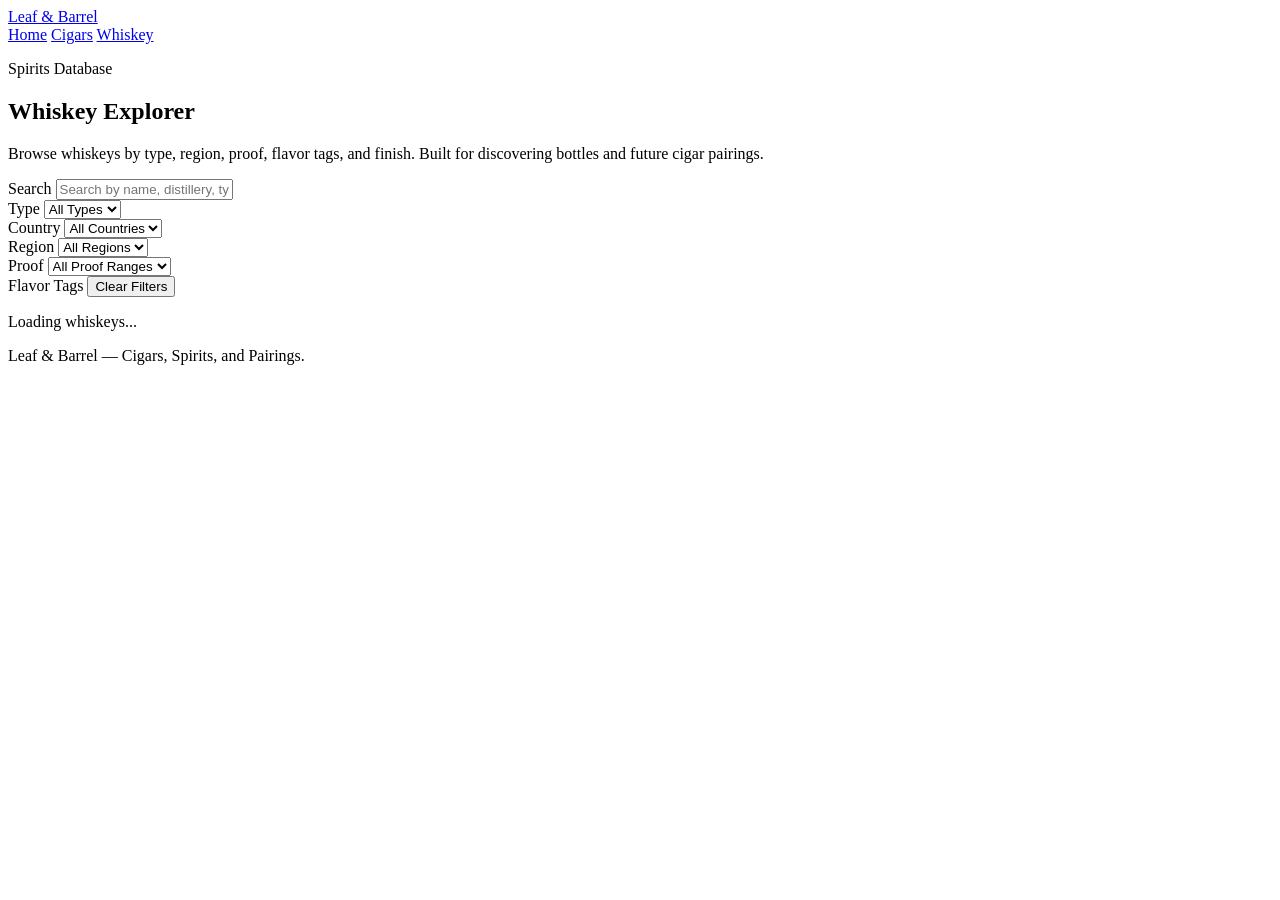
==== whiskey.html @ e22d6f81 "Create whiskey.html" ====
<!DOCTYPE html>
<html lang="en">
<head>
  <meta charset="UTF-8" />
  <meta name="viewport" content="width=device-width, initial-scale=1.0" />
  <title>Leaf & Barrel | Whiskey Database</title>
  <link rel="stylesheet" href="/styles.css" />
</head>
<body>
  <header class="site-header">
    <div class="container header-inner">
      <a href="/index.html" class="logo">Leaf & Barrel</a>

      <nav class="main-nav">
        <a href="/index.html">Home</a>
        <a href="/database.html">Cigars</a>
        <a href="/whiskey.html" class="active">Whiskey</a>
      </nav>
    </div>
  </header>

  <main class="container whiskey-page">
    <section class="page-hero">
      <p class="eyebrow">Spirits Database</p>
      <h1>Whiskey Explorer</h1>
      <p class="page-intro">
        Browse whiskeys by type, region, proof, flavor tags, and finish.
        Built for discovering bottles and future cigar pairings.
      </p>
    </section>

    <section class="whiskey-controls card">
      <div class="control-group search-group">
        <label for="whiskey-search">Search</label>
        <input
          type="text"
          id="whiskey-search"
          placeholder="Search by name, distillery, type, region, or tasting note..."
        />
      </div>

      <div class="filter-row">
        <div class="control-group">
          <label for="filter-type">Type</label>
          <select id="filter-type">
            <option value="">All Types</option>
          </select>
        </div>

        <div class="control-group">
          <label for="filter-country">Country</label>
          <select id="filter-country">
            <option value="">All Countries</option>
          </select>
        </div>

        <div class="control-group">
          <label for="filter-region">Region</label>
          <select id="filter-region">
            <option value="">All Regions</option>
          </select>
        </div>

        <div class="control-group">
          <label for="filter-proof">Proof</label>
          <select id="filter-proof">
            <option value="">All Proof Ranges</option>
            <option value="low">Under 90</option>
            <option value="mid">90–100</option>
            <option value="high">101–115</option>
            <option value="cask">116+</option>
          </select>
        </div>
      </div>

      <div class="tag-filter-block">
        <div class="tag-filter-header">
          <span>Flavor Tags</span>
          <button id="clear-filters" type="button" class="btn-secondary">Clear Filters</button>
        </div>
        <div id="tag-filters" class="tag-filter-list"></div>
      </div>
    </section>

    <section class="results-toolbar">
      <p id="results-count">Loading whiskeys...</p>
    </section>

    <section id="whiskey-results" class="whiskey-grid">
      <!-- Cards render here -->
    </section>
  </main>

  <footer class="site-footer">
    <div class="container">
      <p>Leaf & Barrel — Cigars, Spirits, and Pairings.</p>
    </div>
  </footer>

  <script src="/js/whiskey.js"></script>
</body>
</html>
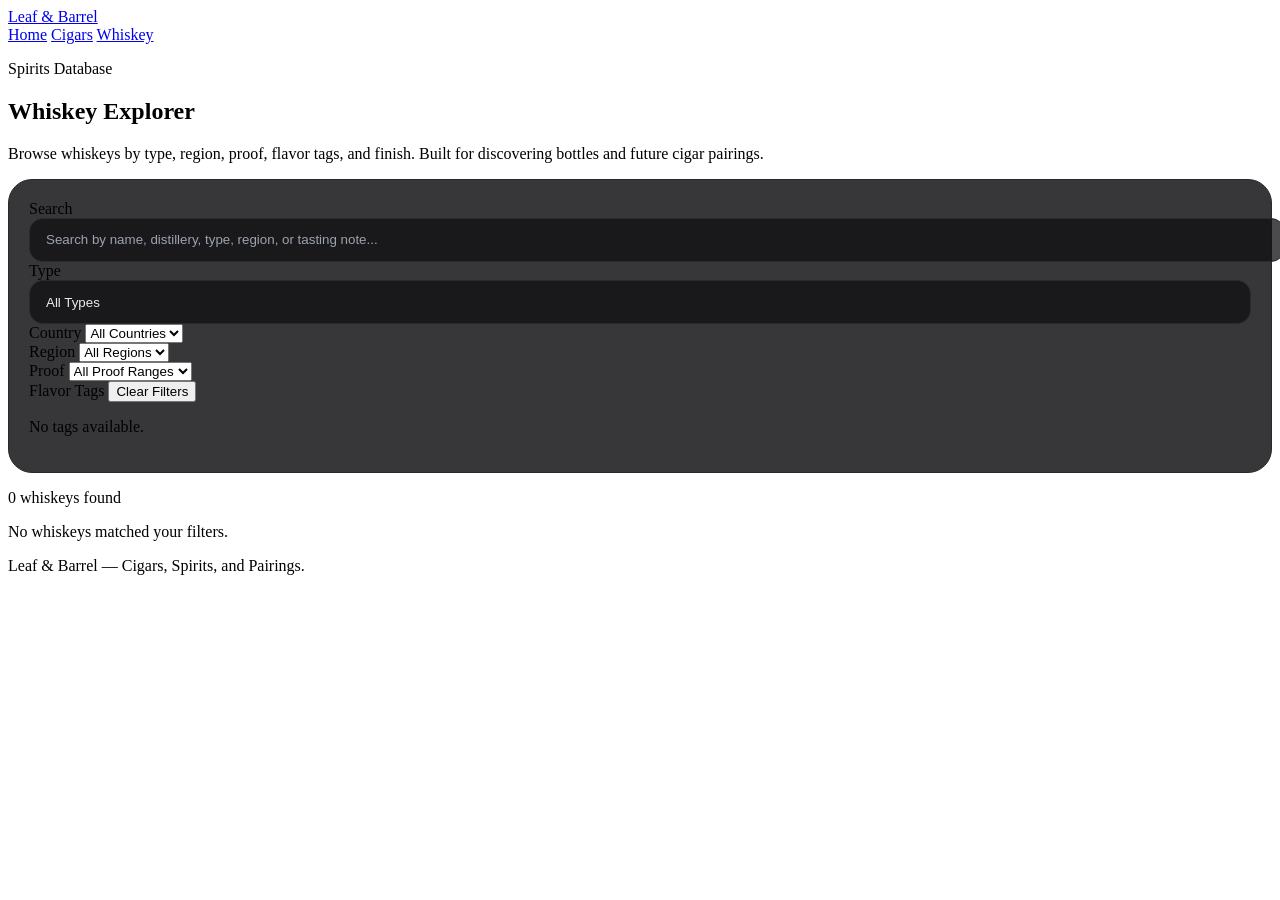
==== commit 5326d57c: "Update whiskey.html" ====
--- a/whiskey.html
+++ b/whiskey.html
@@ -4,7 +4,7 @@
   <meta charset="UTF-8" />
   <meta name="viewport" content="width=device-width, initial-scale=1.0" />
   <title>Leaf & Barrel | Whiskey Database</title>
-  <link rel="stylesheet" href="/styles.css" />
+  <link rel="stylesheet" href="/style.css" />
 </head>
 <body>
   <header class="site-header">
@@ -29,12 +29,13 @@
       </p>
     </section>
 
-    <section class="whiskey-controls card">
+    <section class="lb-card lb-controls">
       <div class="control-group search-group">
         <label for="whiskey-search">Search</label>
         <input
           type="text"
           id="whiskey-search"
+          class="lb-input"
           placeholder="Search by name, distillery, type, region, or tasting note..."
         />
       </div>
@@ -42,7 +43,7 @@
       <div class="filter-row">
         <div class="control-group">
           <label for="filter-type">Type</label>
-          <select id="filter-type">
+          <select id="filter-type" class="lb-select">
             <option value="">All Types</option>
           </select>
         </div>
@@ -97,6 +98,6 @@
     </div>
   </footer>
 
-  <script src="/js/whiskey.js"></script>
+  <script src="/whiskey.js"></script>
 </body>
 </html>
--- a/style.css
+++ b/style.css
@@ -0,0 +1,400 @@
+/* style.css */
+
+:root{
+  --lb-bg: #0F0F11;
+  --lb-surface: #17171A;
+  --lb-surface2: #1E1E22;
+  --lb-border: #2A2A2E;
+  --lb-gold: #D4AF37;
+  --lb-text: #EAEAEA;
+  --lb-muted: #9CA3AF;
+}
+
+.lb-nav{
+  background: rgba(15,15,17,0.78);
+  backdrop-filter: blur(14px);
+}
+
+.lb-mark{
+  width: 14px;
+  height: 14px;
+  border-radius: 999px;
+  background:
+    radial-gradient(circle at 30% 30%, rgba(212,175,55,1), rgba(212,175,55,.2) 55%, rgba(184,115,51,.0) 75%),
+    radial-gradient(circle at 70% 80%, rgba(184,115,51,.65), rgba(184,115,51,0) 60%);
+  box-shadow: 0 0 0 1px rgba(212,175,55,.15);
+}
+
+.lb-pill-btn{
+  padding: .6rem 1rem;
+  border-radius: 999px;
+  border: 1px solid var(--lb-border);
+  background: rgba(23,23,26,.7);
+  color: var(--lb-text);
+  transition: border-color .2s ease, transform .2s ease;
+}
+.lb-pill-btn:hover{
+  border-color: rgba(212,175,55,.45);
+  transform: translateY(-1px);
+}
+
+.lb-icon-btn{
+  width: 40px;
+  height: 40px;
+  border-radius: 999px;
+  border: 1px solid var(--lb-border);
+  background: rgba(23,23,26,.7);
+  display: inline-flex;
+  align-items: center;
+  justify-content: center;
+  color: var(--lb-muted);
+  transition: border-color .2s ease, color .2s ease, transform .2s ease;
+}
+.lb-icon-btn:hover{
+  border-color: rgba(212,175,55,.45);
+  color: var(--lb-text);
+  transform: translateY(-1px);
+}
+
+.lb-hero{
+  position: relative;
+  overflow: hidden;
+  border: 1px solid var(--lb-border);
+  background:
+    radial-gradient(1200px 500px at 20% -20%, rgba(212,175,55,.18), transparent 60%),
+    radial-gradient(900px 400px at 90% 0%, rgba(184,115,51,.18), transparent 60%),
+    linear-gradient(180deg, rgba(23,23,26,.92), rgba(15,15,17,.98));
+}
+
+.lb-fade-in{
+  animation: lbFade .35s ease both;
+}
+@keyframes lbFade{
+  from { opacity: 0; transform: translateY(6px); }
+  to { opacity: 1; transform: translateY(0); }
+}
+
+.lb-card{
+  border: 1px solid var(--lb-border);
+  background: rgba(23,23,26,.86);
+  border-radius: 24px;
+  transition: border-color .2s ease, transform .2s ease, box-shadow .2s ease;
+}
+.lb-card:hover{
+  border-color: rgba(212,175,55,.35);
+  transform: translateY(-2px);
+  box-shadow: 0 0 0 1px rgba(212,175,55,.14), 0 18px 55px rgba(0,0,0,.55);
+}
+
+.lb-chip{
+  border: 1px solid var(--lb-border);
+  background: rgba(15,15,17,.65);
+  color: var(--lb-muted);
+  padding: .25rem .55rem;
+  border-radius: 999px;
+  font-size: 12px;
+  transition: border-color .2s ease, color .2s ease;
+}
+.lb-chip:hover{
+  border-color: rgba(212,175,55,.35);
+  color: var(--lb-text);
+}
+
+.lb-badge{
+  border: 1px solid var(--lb-border);
+  padding: .25rem .55rem;
+  border-radius: 999px;
+  font-size: 12px;
+  color: var(--lb-muted);
+  background: rgba(15,15,17,.55);
+}
+
+.lb-code{
+  font-family: ui-monospace, SFMono-Regular, Menlo, Monaco, Consolas, "Liberation Mono", "Courier New", monospace;
+  padding: .15rem .35rem;
+  border-radius: 8px;
+  border: 1px solid var(--lb-border);
+  background: rgba(23,23,26,.7);
+}
+/* Mobile: give filters breathing room and avoid feeling like a wall */
+@media (max-width: 1023px) {
+  .lb-card {
+    scroll-margin-top: 96px;
+  }
+}
+
+/* =================================
+   PAGE / SECTION LAYOUT
+================================= */
+
+.lb-page{
+  max-width: 1280px;
+  margin: 0 auto;
+  padding: 2rem 1rem 4rem;
+}
+
+.lb-section{
+  margin-top: 1.5rem;
+}
+
+.lb-section-head{
+  margin-bottom: 1rem;
+}
+
+.lb-eyebrow{
+  color: var(--lb-gold);
+  font-size: .78rem;
+  font-weight: 700;
+  letter-spacing: .14em;
+  text-transform: uppercase;
+  margin-bottom: .45rem;
+}
+
+.lb-title{
+  color: var(--lb-text);
+  font-size: clamp(2rem, 4vw, 3rem);
+  line-height: 1.05;
+  margin: 0;
+}
+
+.lb-lead{
+  color: var(--lb-muted);
+  max-width: 720px;
+  margin-top: .9rem;
+  line-height: 1.7;
+}
+
+/* =================================
+   CONTROLS / FILTERS
+================================= */
+
+.lb-controls{
+  padding: 1.25rem;
+}
+
+.lb-field-grid{
+  display: grid;
+  grid-template-columns: repeat(4, minmax(0, 1fr));
+  gap: 1rem;
+  margin-top: 1rem;
+}
+
+.lb-field{
+  display: flex;
+  flex-direction: column;
+  gap: .45rem;
+}
+
+.lb-label{
+  color: var(--lb-text);
+  font-size: .9rem;
+  font-weight: 600;
+}
+
+.lb-input,
+.lb-select{
+  width: 100%;
+  border: 1px solid var(--lb-border);
+  background: rgba(15,15,17,.75);
+  color: var(--lb-text);
+  border-radius: 14px;
+  padding: .85rem 1rem;
+  outline: none;
+  transition: border-color .2s ease, box-shadow .2s ease, transform .2s ease;
+}
+
+.lb-input::placeholder{
+  color: var(--lb-muted);
+}
+
+.lb-input:focus,
+.lb-select:focus{
+  border-color: rgba(212,175,55,.45);
+  box-shadow: 0 0 0 3px rgba(212,175,55,.10);
+}
+
+.lb-select{
+  appearance: none;
+}
+
+/* =================================
+   TAG FILTERS
+================================= */
+
+.lb-filter-head{
+  display: flex;
+  align-items: center;
+  justify-content: space-between;
+  gap: 1rem;
+  margin-top: 1.25rem;
+  margin-bottom: .85rem;
+}
+
+.lb-filter-title{
+  color: var(--lb-text);
+  font-size: .95rem;
+  font-weight: 700;
+}
+
+.lb-chip-row{
+  display: flex;
+  flex-wrap: wrap;
+  gap: .65rem;
+}
+
+.lb-chip.is-active{
+  border-color: rgba(212,175,55,.55);
+  color: var(--lb-text);
+  background: rgba(212,175,55,.12);
+  box-shadow: 0 0 0 1px rgba(212,175,55,.12);
+}
+
+/* =================================
+   RESULTS BAR
+================================= */
+
+.lb-results-bar{
+  display: flex;
+  align-items: center;
+  justify-content: space-between;
+  gap: 1rem;
+  margin: 1rem 0;
+}
+
+.lb-results-count{
+  color: var(--lb-muted);
+  font-size: .95rem;
+}
+
+/* =================================
+   DATABASE GRID
+================================= */
+
+.lb-grid{
+  display: grid;
+  grid-template-columns: repeat(3, minmax(0, 1fr));
+  gap: 1rem;
+}
+
+/* =================================
+   WHISKEY CARDS
+================================= */
+
+.lb-whiskey-card{
+  padding: 1.2rem;
+  display: flex;
+  flex-direction: column;
+  gap: 1rem;
+}
+
+.lb-kicker{
+  color: var(--lb-gold);
+  font-size: .78rem;
+  font-weight: 700;
+  letter-spacing: .08em;
+  text-transform: uppercase;
+}
+
+.lb-card-title{
+  color: var(--lb-text);
+  font-size: 1.25rem;
+  line-height: 1.2;
+  margin: .15rem 0 0;
+}
+
+.lb-card-subtitle{
+  color: var(--lb-muted);
+  font-size: .95rem;
+  margin-top: .2rem;
+}
+
+.lb-meta{
+  display: flex;
+  flex-wrap: wrap;
+  gap: .5rem;
+}
+
+.lb-meta span{
+  border: 1px solid var(--lb-border);
+  background: rgba(15,15,17,.45);
+  color: var(--lb-muted);
+  border-radius: 999px;
+  padding: .35rem .65rem;
+  font-size: .82rem;
+}
+
+.lb-copy{
+  color: var(--lb-muted);
+  line-height: 1.7;
+  font-size: .95rem;
+}
+
+.lb-copy strong{
+  color: var(--lb-text);
+}
+
+.lb-tag-list{
+  display: flex;
+  flex-wrap: wrap;
+  gap: .5rem;
+}
+
+/* =================================
+   EMPTY / ERROR STATES
+================================= */
+
+.lb-empty{
+  padding: 2rem 1.25rem;
+  text-align: center;
+  color: var(--lb-muted);
+}
+
+.lb-empty strong{
+  color: var(--lb-text);
+}
+
+/* =================================
+   RESPONSIVE
+================================= */
+
+@media (max-width: 1023px) {
+  .lb-page{
+    padding: 1.25rem 1rem 3rem;
+  }
+
+  .lb-field-grid{
+    grid-template-columns: repeat(2, minmax(0, 1fr));
+  }
+
+  .lb-grid{
+    grid-template-columns: repeat(2, minmax(0, 1fr));
+  }
+
+  .lb-card {
+    scroll-margin-top: 96px;
+  }
+}
+
+@media (max-width: 640px) {
+  .lb-field-grid{
+    grid-template-columns: 1fr;
+  }
+
+  .lb-grid{
+    grid-template-columns: 1fr;
+  }
+
+  .lb-filter-head,
+  .lb-results-bar{
+    flex-direction: column;
+    align-items: stretch;
+  }
+
+  .lb-controls{
+    padding: 1rem;
+  }
+
+  .lb-whiskey-card{
+    padding: 1rem;
+  }
+}
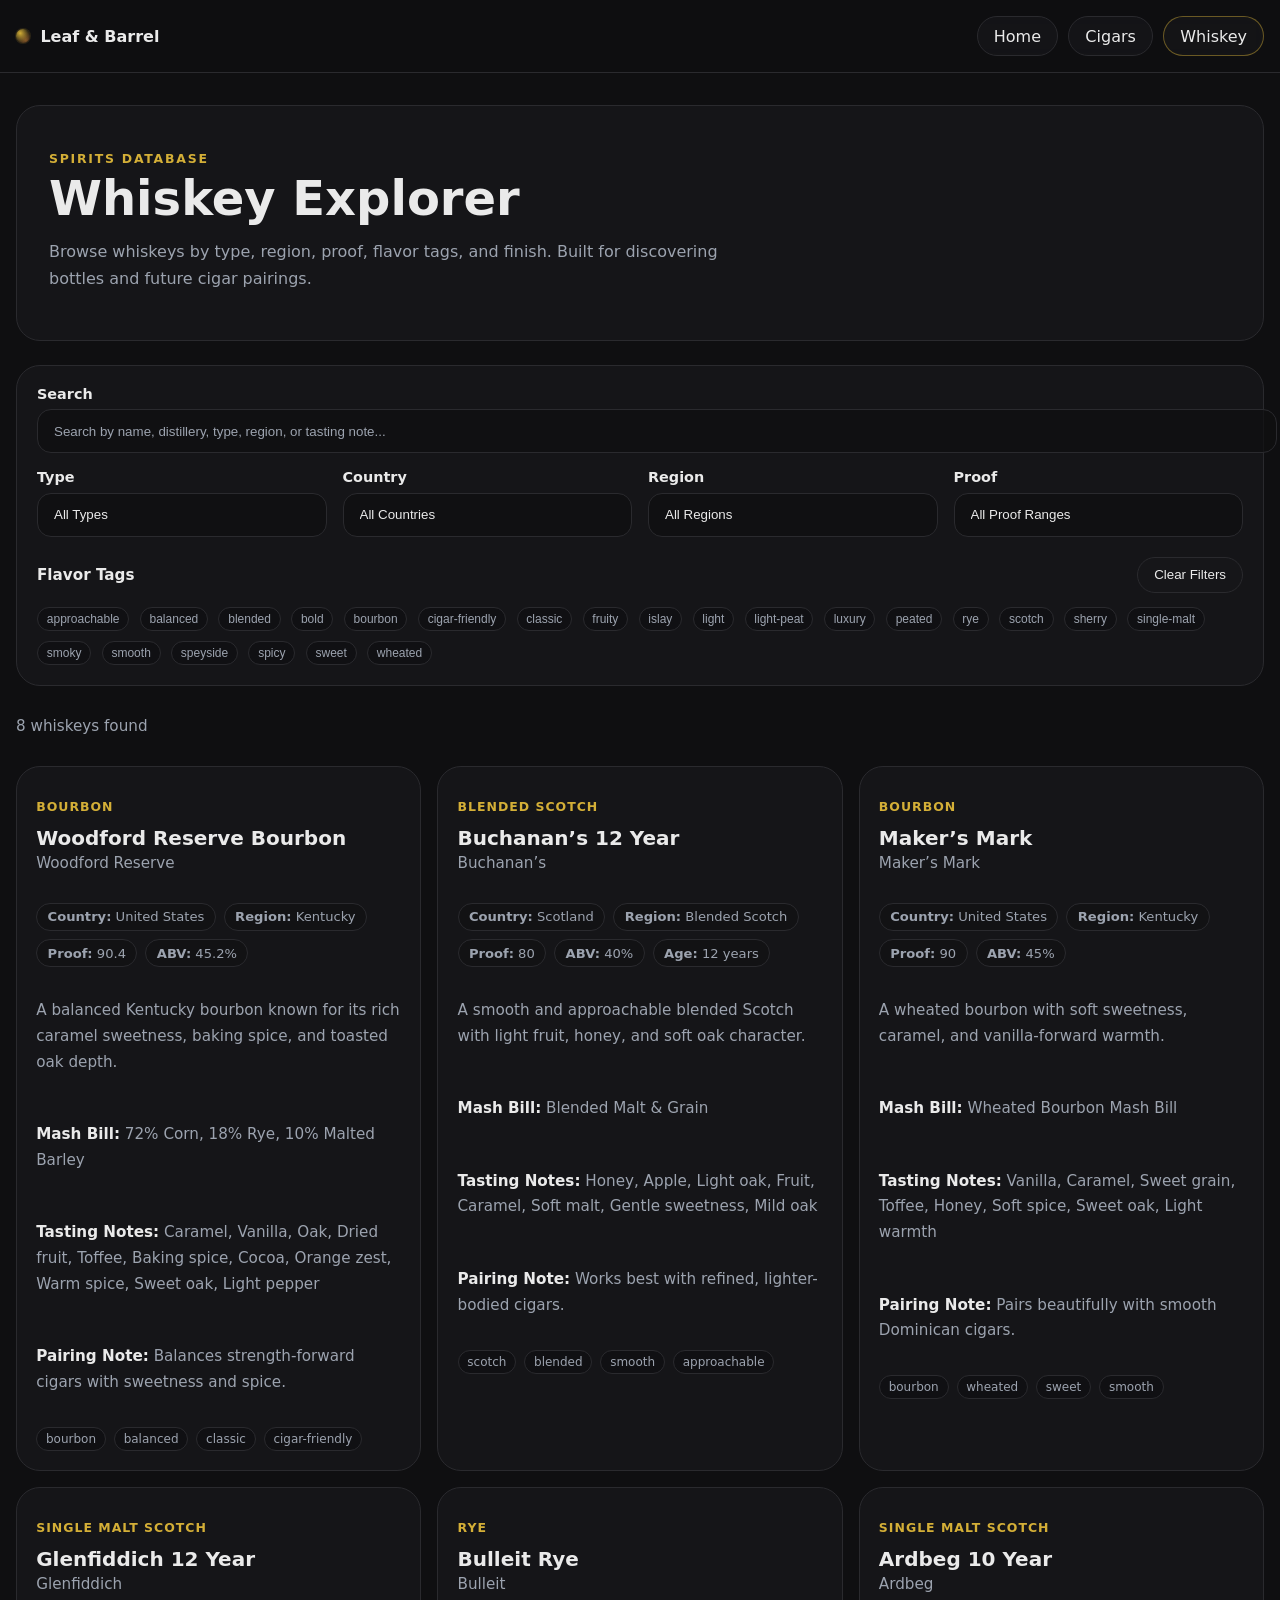
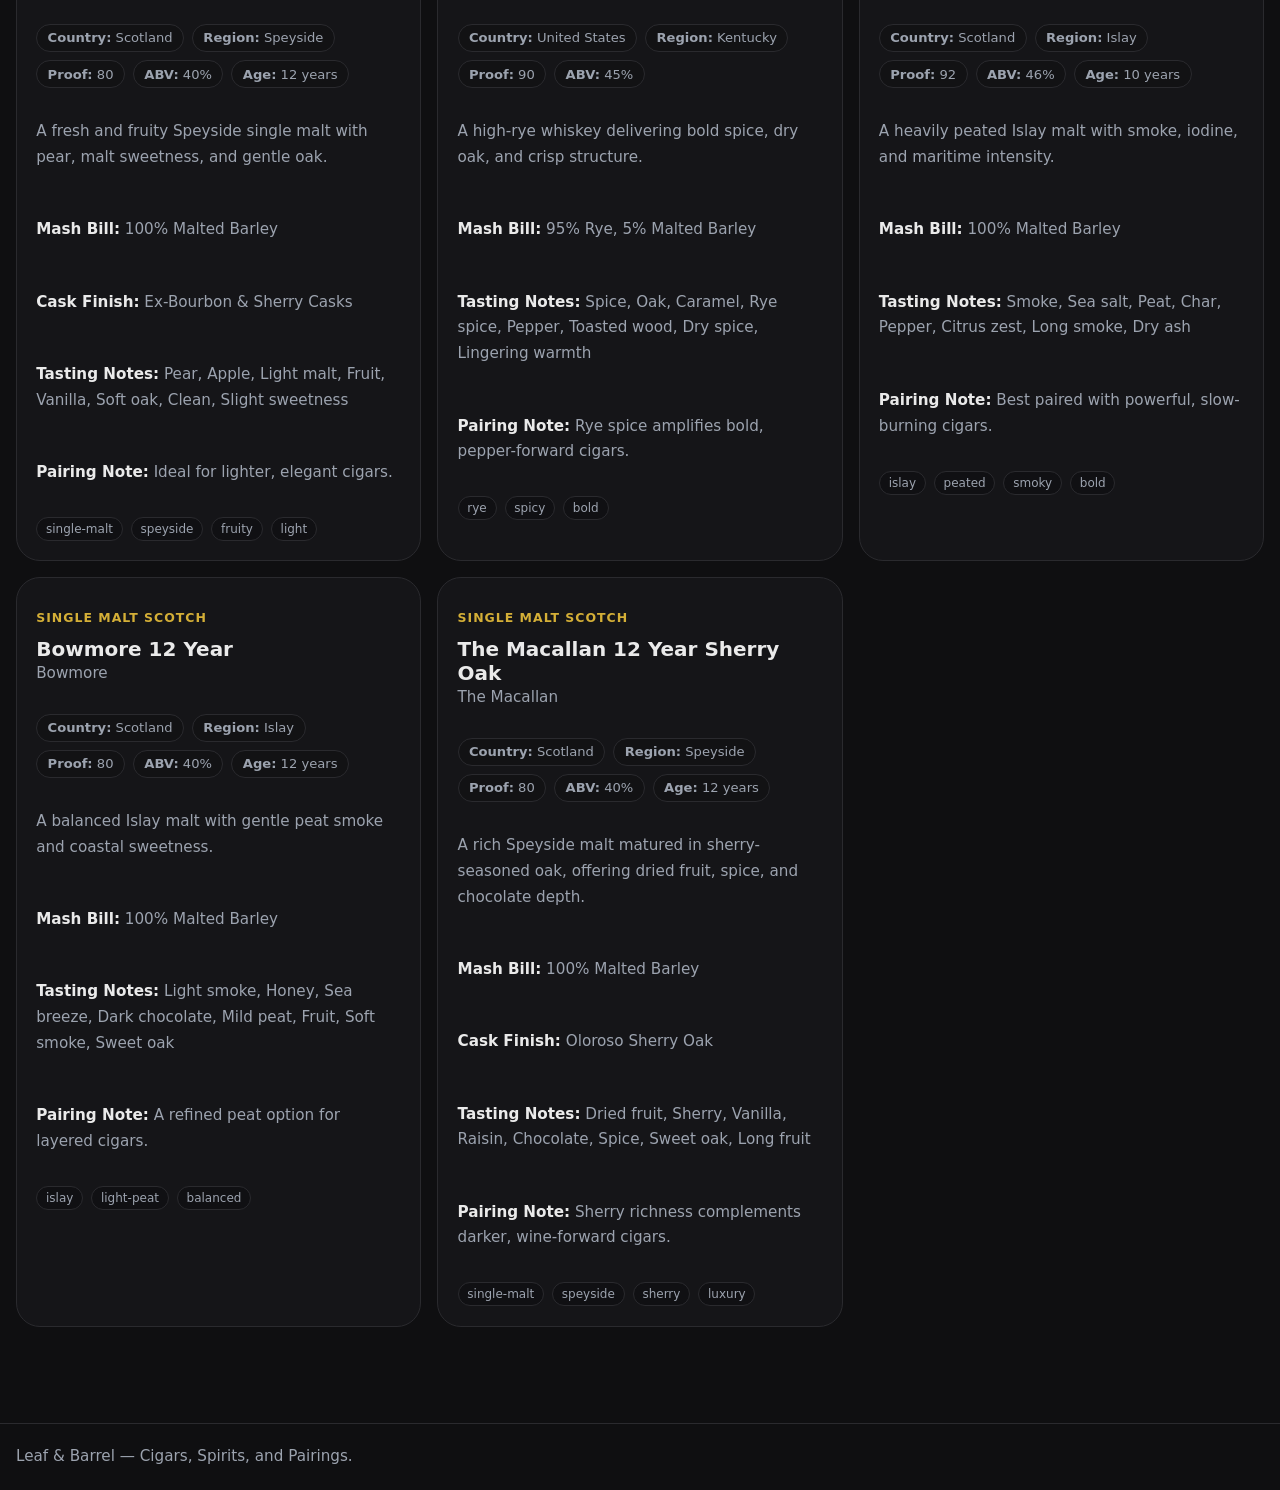
==== commit 570562dc: "Update whiskey.html" ====
--- a/whiskey.html
+++ b/whiskey.html
@@ -6,95 +6,97 @@
   <title>Leaf & Barrel | Whiskey Database</title>
   <link rel="stylesheet" href="/style.css" />
 </head>
-<body>
-  <header class="site-header">
-    <div class="container header-inner">
-      <a href="/index.html" class="logo">Leaf & Barrel</a>
+<body style="background: var(--lb-bg); color: var(--lb-text); margin: 0; font-family: Inter, system-ui, sans-serif;">
+  <header class="lb-nav" style="position: sticky; top: 0; z-index: 20; border-bottom: 1px solid var(--lb-border);">
+    <div class="lb-page" style="display: flex; align-items: center; justify-content: space-between; gap: 1rem; padding-top: 1rem; padding-bottom: 1rem;">
+      <a href="/index.html" style="display: inline-flex; align-items: center; gap: .65rem; color: var(--lb-text); text-decoration: none; font-weight: 700;">
+        <span class="lb-mark"></span>
+        <span>Leaf & Barrel</span>
+      </a>
 
-      <nav class="main-nav">
-        <a href="/index.html">Home</a>
-        <a href="/database.html">Cigars</a>
-        <a href="/whiskey.html" class="active">Whiskey</a>
+      <nav style="display: flex; flex-wrap: wrap; gap: .65rem;">
+        <a href="/index.html" class="lb-pill-btn" style="text-decoration: none;">Home</a>
+        <a href="/database.html" class="lb-pill-btn" style="text-decoration: none;">Cigars</a>
+        <a href="/whiskey.html" class="lb-pill-btn" style="text-decoration: none; border-color: rgba(212,175,55,.45);">Whiskey</a>
       </nav>
     </div>
   </header>
 
-  <main class="container whiskey-page">
-    <section class="page-hero">
-      <p class="eyebrow">Spirits Database</p>
-      <h1>Whiskey Explorer</h1>
-      <p class="page-intro">
+  <main class="lb-page">
+    <section class="lb-card lb-hero" style="padding: 2rem;">
+      <p class="lb-eyebrow">Spirits Database</p>
+      <h1 class="lb-title">Whiskey Explorer</h1>
+      <p class="lb-lead">
         Browse whiskeys by type, region, proof, flavor tags, and finish.
         Built for discovering bottles and future cigar pairings.
       </p>
     </section>
 
-    <section class="lb-card lb-controls">
-      <div class="control-group search-group">
-        <label for="whiskey-search">Search</label>
-        <input
-          type="text"
-          id="whiskey-search"
-          class="lb-input"
-          placeholder="Search by name, distillery, type, region, or tasting note..."
-        />
-      </div>
-
-      <div class="filter-row">
-        <div class="control-group">
-          <label for="filter-type">Type</label>
-          <select id="filter-type" class="lb-select">
-            <option value="">All Types</option>
-          </select>
+    <section class="lb-section">
+      <div class="lb-card lb-controls">
+        <div class="lb-field">
+          <label for="whiskey-search" class="lb-label">Search</label>
+          <input
+            type="text"
+            id="whiskey-search"
+            class="lb-input"
+            placeholder="Search by name, distillery, type, region, or tasting note..."
+          />
         </div>
 
-        <div class="control-group">
-          <label for="filter-country">Country</label>
-          <select id="filter-country">
-            <option value="">All Countries</option>
-          </select>
+        <div class="lb-field-grid">
+          <div class="lb-field">
+            <label for="filter-type" class="lb-label">Type</label>
+            <select id="filter-type" class="lb-select">
+              <option value="">All Types</option>
+            </select>
+          </div>
+
+          <div class="lb-field">
+            <label for="filter-country" class="lb-label">Country</label>
+            <select id="filter-country" class="lb-select">
+              <option value="">All Countries</option>
+            </select>
+          </div>
+
+          <div class="lb-field">
+            <label for="filter-region" class="lb-label">Region</label>
+            <select id="filter-region" class="lb-select">
+              <option value="">All Regions</option>
+            </select>
+          </div>
+
+          <div class="lb-field">
+            <label for="filter-proof" class="lb-label">Proof</label>
+            <select id="filter-proof" class="lb-select">
+              <option value="">All Proof Ranges</option>
+              <option value="low">Under 90</option>
+              <option value="mid">90–100</option>
+              <option value="high">101–115</option>
+              <option value="cask">116+</option>
+            </select>
+          </div>
         </div>
 
-        <div class="control-group">
-          <label for="filter-region">Region</label>
-          <select id="filter-region">
-            <option value="">All Regions</option>
-          </select>
+        <div class="lb-filter-head">
+          <span class="lb-filter-title">Flavor Tags</span>
+          <button id="clear-filters" type="button" class="lb-pill-btn">Clear Filters</button>
         </div>
 
-        <div class="control-group">
-          <label for="filter-proof">Proof</label>
-          <select id="filter-proof">
-            <option value="">All Proof Ranges</option>
-            <option value="low">Under 90</option>
-            <option value="mid">90–100</option>
-            <option value="high">101–115</option>
-            <option value="cask">116+</option>
-          </select>
-        </div>
-      </div>
-
-      <div class="tag-filter-block">
-        <div class="tag-filter-header">
-          <span>Flavor Tags</span>
-          <button id="clear-filters" type="button" class="btn-secondary">Clear Filters</button>
-        </div>
-        <div id="tag-filters" class="tag-filter-list"></div>
+        <div id="tag-filters" class="lb-chip-row"></div>
       </div>
     </section>
 
-    <section class="results-toolbar">
-      <p id="results-count">Loading whiskeys...</p>
+    <section class="lb-results-bar">
+      <p id="results-count" class="lb-results-count">Loading whiskeys...</p>
     </section>
 
-    <section id="whiskey-results" class="whiskey-grid">
-      <!-- Cards render here -->
-    </section>
+    <section id="whiskey-results" class="lb-grid"></section>
   </main>
 
-  <footer class="site-footer">
-    <div class="container">
-      <p>Leaf & Barrel — Cigars, Spirits, and Pairings.</p>
+  <footer style="border-top: 1px solid var(--lb-border); margin-top: 2rem;">
+    <div class="lb-page" style="padding-top: 1.25rem; padding-bottom: 1.25rem;">
+      <p class="lb-copy" style="margin: 0;">Leaf & Barrel — Cigars, Spirits, and Pairings.</p>
     </div>
   </footer>
 
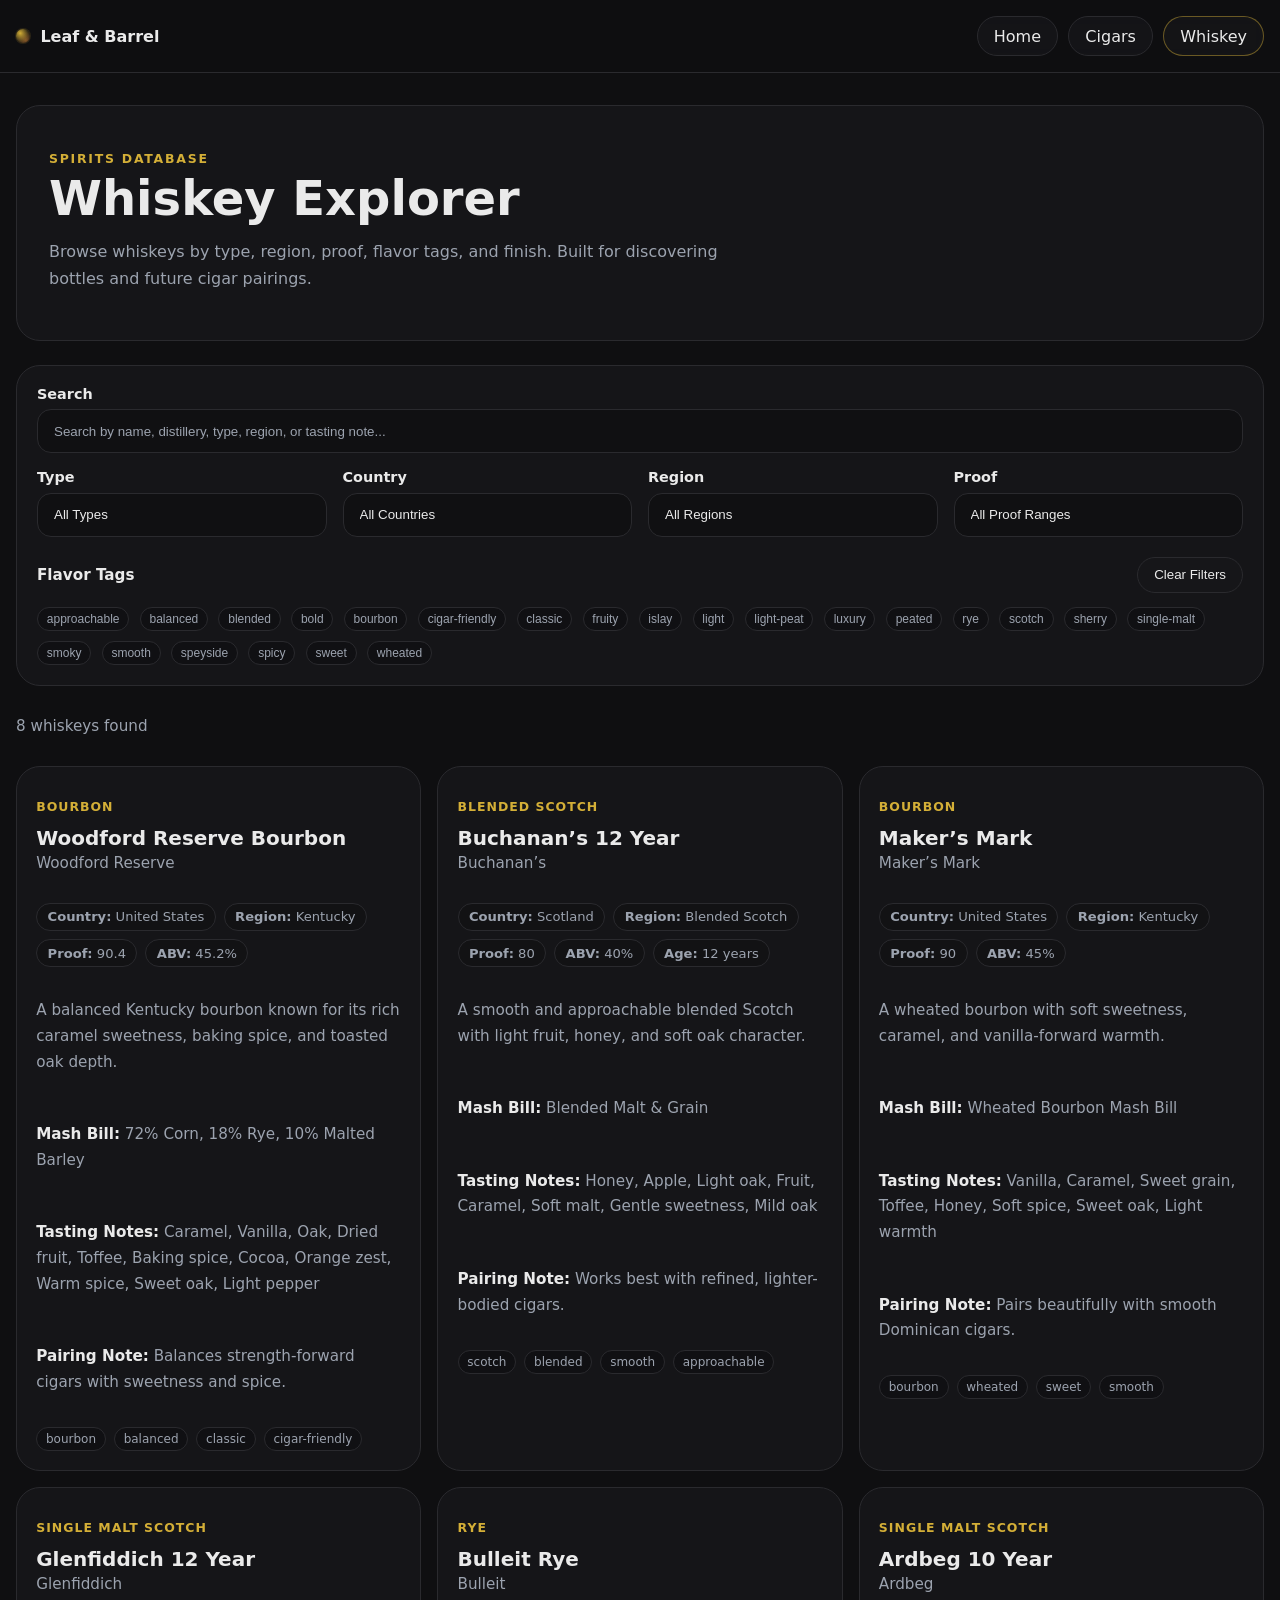
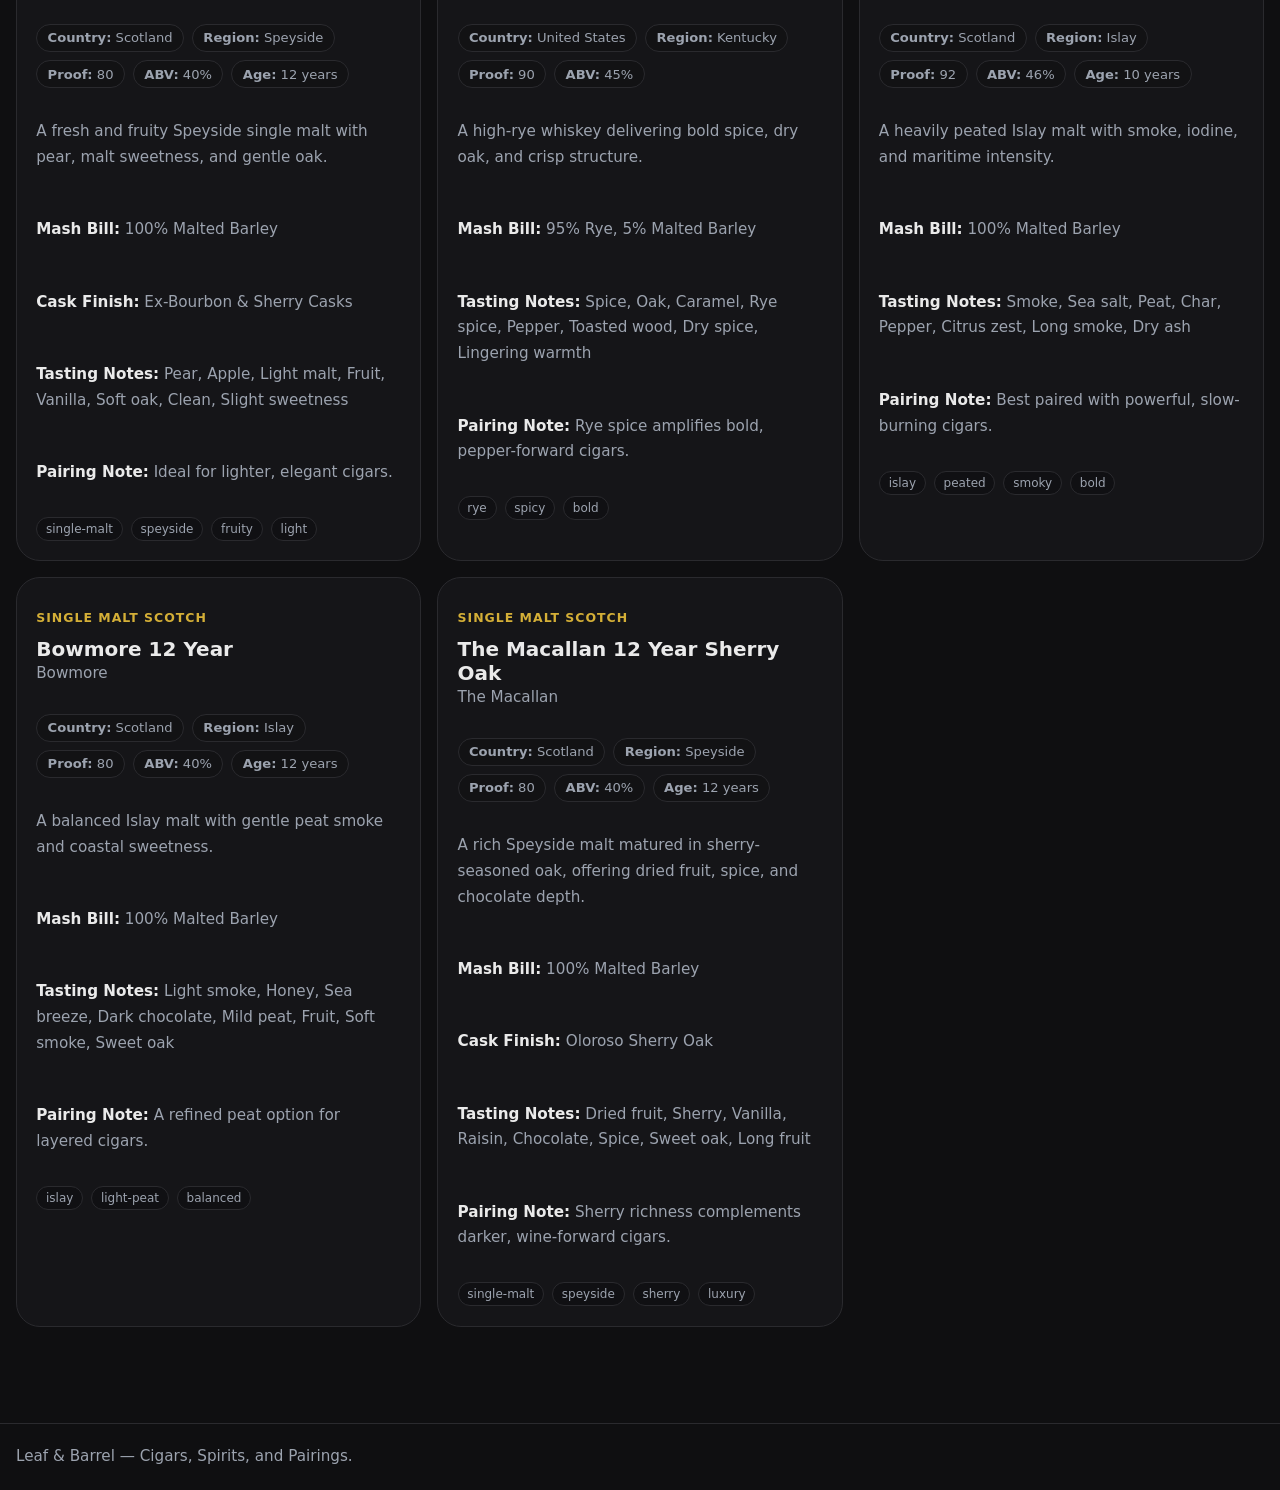
==== commit 70605567: "Update whiskey.html" ====
--- a/whiskey.html
+++ b/whiskey.html
@@ -16,7 +16,7 @@
 
       <nav style="display: flex; flex-wrap: wrap; gap: .65rem;">
         <a href="/index.html" class="lb-pill-btn" style="text-decoration: none;">Home</a>
-        <a href="/database.html" class="lb-pill-btn" style="text-decoration: none;">Cigars</a>
+        <a href="/index.html#/database" class="lb-pill-btn" style="text-decoration: none;">Cigars</a>
         <a href="/whiskey.html" class="lb-pill-btn" style="text-decoration: none; border-color: rgba(212,175,55,.45);">Whiskey</a>
       </nav>
     </div>
--- a/style.css
+++ b/style.css
@@ -398,3 +398,46 @@
     padding: 1rem;
   }
 }
+
+/* =================================
+   GLOBAL BASE
+================================= */
+
+html, body{
+  margin: 0;
+  padding: 0;
+  background: var(--lb-bg);
+  color: var(--lb-text);
+  font-family: Inter, system-ui, -apple-system, BlinkMacSystemFont, "Segoe UI", sans-serif;
+}
+
+*{
+  box-sizing: border-box;
+}
+
+a{
+  color: inherit;
+  text-decoration: none;
+}
+
+/* =================================
+   WHISKEY IMAGES
+================================= */
+
+.lb-whiskey-image-wrap{
+  border: 1px solid var(--lb-border);
+  border-radius: 18px;
+  overflow: hidden;
+  background: rgba(15,15,17,.65);
+  aspect-ratio: 4 / 3;
+  display: flex;
+  align-items: center;
+  justify-content: center;
+}
+
+.lb-whiskey-image{
+  width: 100%;
+  height: 100%;
+  object-fit: cover;
+  display: block;
+}
